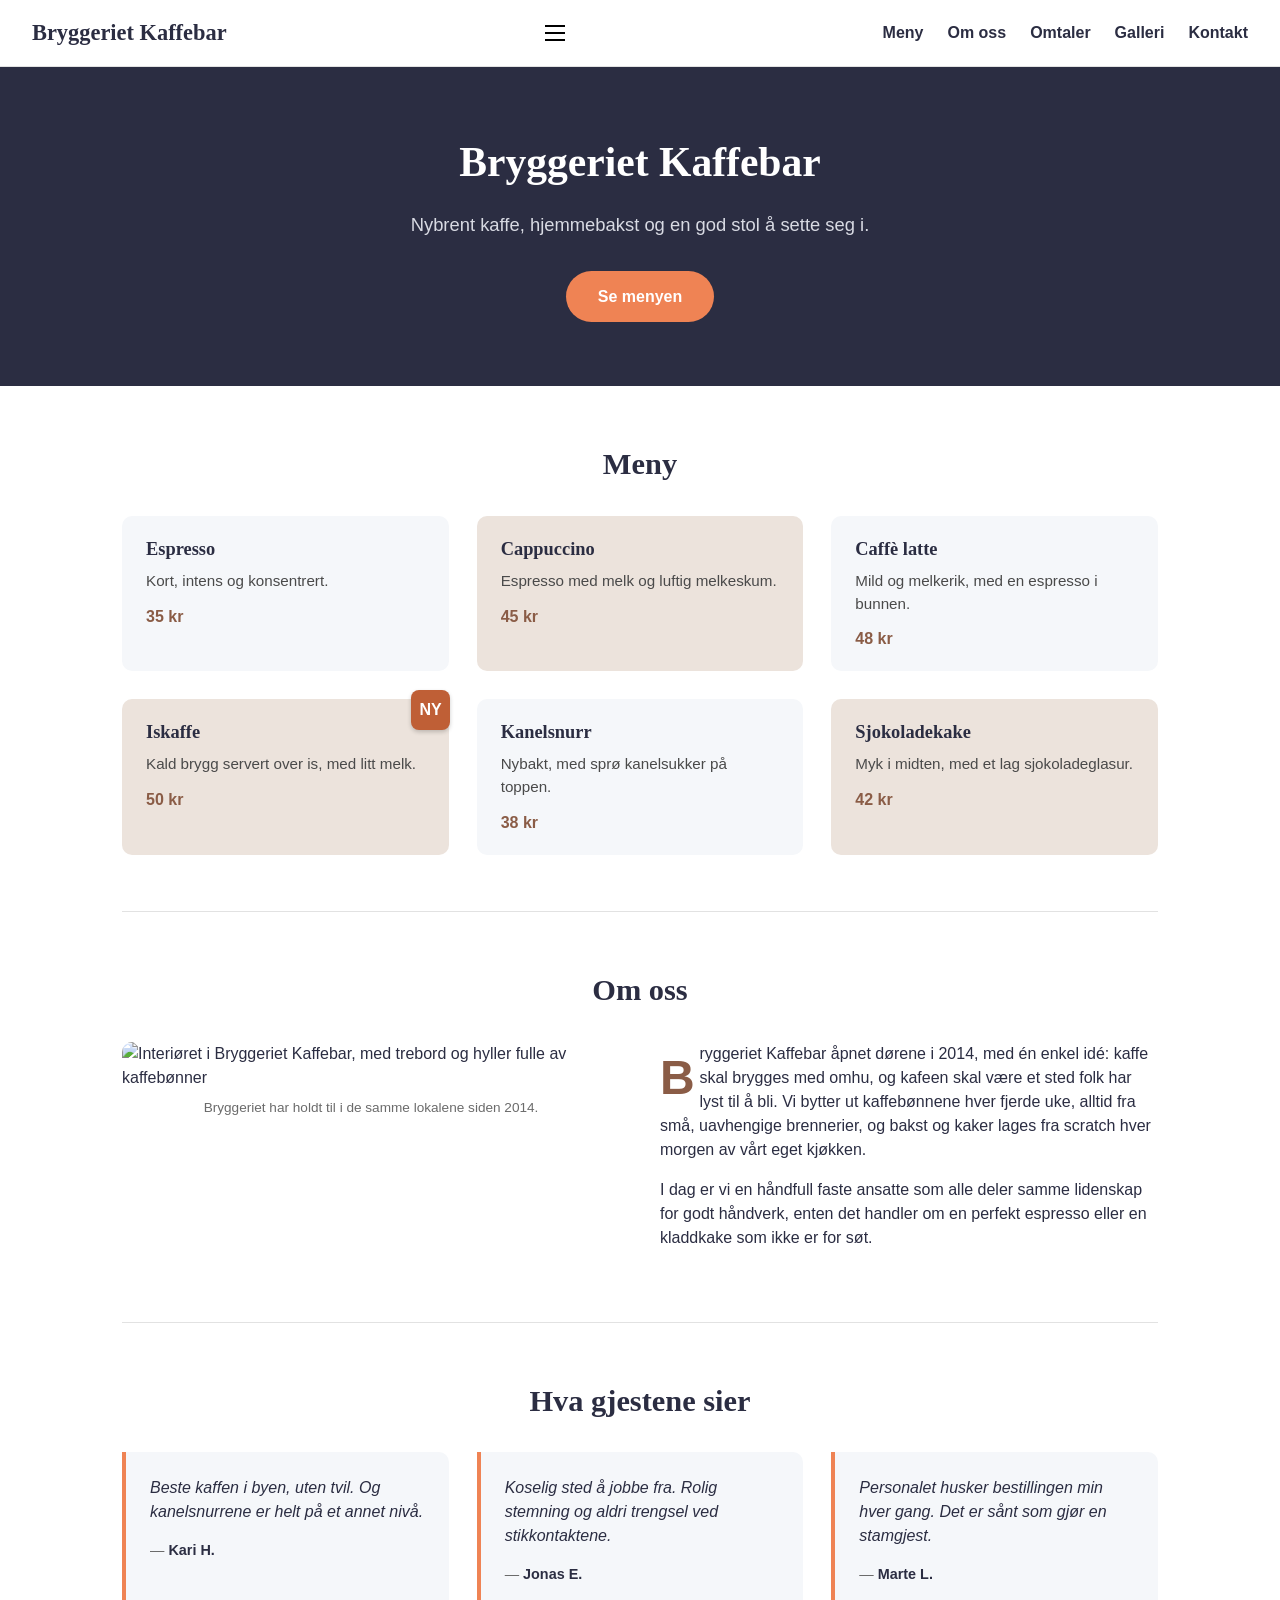
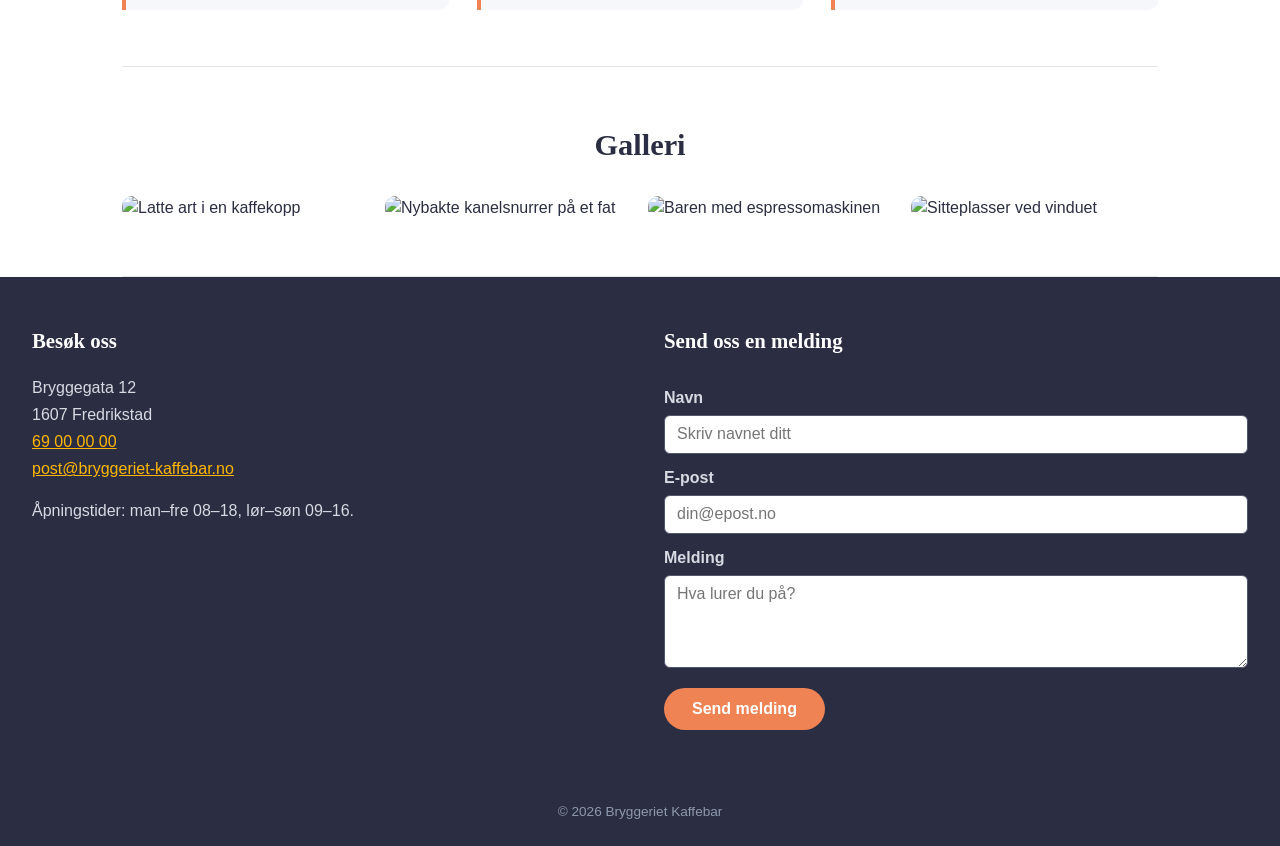
==== Code-along/Uke 42 og 43 - SASS/index.html @ afce52ef "Sass" ====
<!doctype html>
<html lang="no">
	<head>
		<meta charset="UTF-8" />
		<meta name="viewport" content="width=device-width, initial-scale=1.0" />
		<title>Bryggeriet Kaffebar</title>
		<link rel="stylesheet" href="styles.css" />
	</head>
	<body>
		<header class="toppheader">
			<span class="logo">Bryggeriet Kaffebar</span>
			<button class="hamburger">
				<span></span>
				<span></span>
				<span></span>
			</button>
			<nav class="hovednav">
				<ul>
					<li><a href="#meny">Meny</a></li>
					<li><a href="#om-oss">Om oss</a></li>
					<li><a href="#omtaler">Omtaler</a></li>
					<li><a href="#galleri">Galleri</a></li>
					<li><a href="#kontakt">Kontakt</a></li>
				</ul>
			</nav>
		</header>

		<section class="hero">
			<h1>Bryggeriet Kaffebar</h1>
			<p>Nybrent kaffe, hjemmebakst og en god stol å sette seg i.</p>
			<a href="#meny" class="knapp">Se menyen</a>
		</section>
		<main>
			<section id="meny" class="meny-seksjon">
				<h2>Meny</h2>
				<ul class="menyliste">
					<li>
						<h3>Espresso</h3>
						<p>Kort, intens og konsentrert.</p>
						<span class="pris">35 kr</span>
					</li>
					<li>
						<h3>Cappuccino</h3>
						<p>Espresso med melk og luftig melkeskum.</p>
						<span class="pris">45 kr</span>
					</li>
					<li>
						<h3>Caffè latte</h3>
						<p>Mild og melkerik, med en espresso i bunnen.</p>
						<span class="pris">48 kr</span>
					</li>
					<li>
						<h3>Iskaffe</h3>
						<p>Kald brygg servert over is, med litt melk.</p>
						<span class="pris">50 kr</span>
					</li>
					<li>
						<h3>Kanelsnurr</h3>
						<p>Nybakt, med sprø kanelsukker på toppen.</p>
						<span class="pris">38 kr</span>
					</li>
					<li>
						<h3>Sjokoladekake</h3>
						<p>Myk i midten, med et lag sjokoladeglasur.</p>
						<span class="pris">42 kr</span>
					</li>
				</ul>
			</section>

			<section id="om-oss" class="om-oss">
				<h2>Om oss</h2>
				<figure>
					<img
						src="https://picsum.photos/500/500"
						alt="Interiøret i Bryggeriet Kaffebar, med trebord og hyller fulle av kaffebønner" />
					<figcaption>Bryggeriet har holdt til i de samme lokalene siden 2014.</figcaption>
				</figure>
				<p>
					Bryggeriet Kaffebar åpnet dørene i 2014, med én enkel idé: kaffe skal brygges med omhu, og
					kafeen skal være et sted folk har lyst til å bli. Vi bytter ut kaffebønnene hver fjerde
					uke, alltid fra små, uavhengige brennerier, og bakst og kaker lages fra scratch hver
					morgen av vårt eget kjøkken.
				</p>
				<p>
					I dag er vi en håndfull faste ansatte som alle deler samme lidenskap for godt håndverk,
					enten det handler om en perfekt espresso eller en kladdkake som ikke er for søt.
				</p>
			</section>

			<section id="omtaler" class="omtaler-seksjon">
				<h2>Hva gjestene sier</h2>
				<div class="omtaler-rad">
					<blockquote>
						<p>Beste kaffen i byen, uten tvil. Og kanelsnurrene er helt på et annet nivå.</p>
						<footer>&mdash; <cite>Kari H.</cite></footer>
					</blockquote>
					<blockquote>
						<p>Koselig sted å jobbe fra. Rolig stemning og aldri trengsel ved stikkontaktene.</p>
						<footer>&mdash; <cite>Jonas E.</cite></footer>
					</blockquote>
					<blockquote>
						<p>Personalet husker bestillingen min hver gang. Det er sånt som gjør en stamgjest.</p>
						<footer>&mdash; <cite>Marte L.</cite></footer>
					</blockquote>
				</div>
			</section>

			<section id="galleri" class="galleri-seksjon">
				<h2>Galleri</h2>
				<ul class="galleri-liste">
					<li>
						<img src="https://picsum.photos/500/500" alt="Latte art i en kaffekopp" />
					</li>
					<li>
						<img src="https://picsum.photos/500/500" alt="Nybakte kanelsnurrer på et fat" />
					</li>
					<li>
						<img src="https://picsum.photos/500/500" alt="Baren med espressomaskinen" />
					</li>
					<li>
						<img src="https://picsum.photos/500/500" alt="Sitteplasser ved vinduet" />
					</li>
				</ul>
			</section>
		</main>

		<footer id="kontakt" class="sidefot">
			<div class="kontakt-info">
				<h2>Besøk oss</h2>
				<address>
					Bryggegata 12<br />
					1607 Fredrikstad<br />
					<a href="tel:+4769000000">69 00 00 00</a><br />
					<a href="mailto:post@bryggeriet-kaffebar.no">post@bryggeriet-kaffebar.no</a>
				</address>
				<p>Åpningstider: man&ndash;fre 08&ndash;18, lør&ndash;søn 09&ndash;16.</p>
			</div>

			<form class="kontaktskjema">
				<h2>Send oss en melding</h2>
				<label for="navn">Navn</label>
				<input type="text" id="navn" name="navn" required placeholder="Skriv navnet ditt" />

				<label for="epost">E-post</label>
				<input type="email" id="epost" name="epost" required placeholder="din@epost.no" />

				<label for="melding">Melding</label>
				<textarea id="melding" name="melding" rows="4" placeholder="Hva lurer du på?"></textarea>

				<button type="submit">Send melding</button>
			</form>

			<p class="opphavsrett">&copy; 2026 Bryggeriet Kaffebar</p>
		</footer>
		<script src="script.js"></script>
	</body>
</html>
---- Code-along/Uke 42 og 43 - SASS/styles.css ----
@charset "UTF-8";
/* Extention */
.flex-column, .kontaktskjema, .sidefot, .hamburger, .toppheader {
  display: flex;
  flex-direction: column;
}

/* Grunnoppsett */
* {
  box-sizing: border-box;
}

body {
  margin: 0;
  font-family: "Montserrat", Verdana, sans-serif;
  color: #2b2d42;
  line-height: 1.5;
}

h1,
h2,
h3 {
  font-family: Georgia, "Times New Roman", serif;
  margin-top: 0;
}

img {
  max-width: 100%;
  display: block;
}

a {
  color: #1e3a5f;
}

/* Toppheader */
.toppheader {
  align-items: center;
  gap: 0.75rem;
  padding: 1rem;
  background-color: #ffffff;
  border-bottom: 1px solid #e2e2e2;
}

.logo {
  font-size: 1.4rem;
  font-weight: bold;
  font-family: Georgia, "Times New Roman", serif;
}

.hamburger {
  position: relative;
  justify-content: center;
  width: 32px;
  height: 32px;
  border: none;
  background-color: transparent;
  cursor: pointer;
}
.hamburger.meny-aapen span:nth-child(1) {
  transform: rotateZ(45deg) translateY(2.5px);
}
.hamburger.meny-aapen span:nth-child(2) {
  opacity: 0;
}
.hamburger.meny-aapen span:nth-child(3) {
  transform: rotateZ(-45deg) translateY(-2.5px);
}

.hamburger span {
  display: block;
  width: 100%;
  height: 2px;
  background-color: black;
  transition: transform 0.2s ease;
}
.hamburger span:nth-child(1) {
  transform: translateY(-5px);
}
.hamburger span:nth-child(3) {
  transform: translateY(5px);
}

.hovednav ul {
  display: flex;
  flex-wrap: wrap;
  justify-content: center;
  gap: 0.5rem 1rem;
  list-style: none;
  margin: 0;
  padding: 0;
}

.hovednav a {
  text-decoration: none;
  color: #2b2d42;
  font-weight: 600;
}

/* Hero */
.hero {
  background-color: #2b2d42;
  color: #ffffff;
  text-align: center;
  padding: 3rem 1rem;
}

.hero h1 {
  font-size: 2rem;
  margin-bottom: 0.5rem;
}

.hero p {
  font-size: 1.15rem;
  color: #d8dae3;
  margin-bottom: 2rem;
}

.knapp {
  display: inline-block;
  background-color: #ef8354;
  color: #ffffff;
  text-decoration: none;
  font-weight: bold;
  padding: 0.85rem 2rem;
  border-radius: 999px;
  transition: background-color 100ms ease-in-out, transform 500ms ease;
}

/* Innhold */
main {
  max-width: 1100px;
  margin: 0 auto;
  padding: 0 1rem;
}

main section {
  padding: 2.5rem 0;
  border-bottom: 1px solid #e2e2e2;
}

main h2 {
  font-size: 1.6rem;
  margin-bottom: 1.5rem;
  text-align: center;
}

/* Meny */
.menyliste {
  list-style: none;
  margin: 0;
  padding: 0;
  display: grid;
  grid-template-columns: 1fr;
  gap: 1.25rem;
}

.menyliste li {
  background-color: #f5f7fa;
  border-radius: 10px;
  padding: 1.25rem 1.5rem;
  position: relative;
}

.menyliste h3 {
  font-size: 1.15rem;
  margin-bottom: 0.4rem;
}

.menyliste p {
  margin: 0 0 0.75rem 0;
  color: #4a4a4a;
  font-size: 0.95rem;
}

.menyliste .pris {
  font-weight: bold;
  color: #8a5c46;
}

/* Om oss */
.om-oss {
  display: grid;
  grid-template-columns: 1fr;
  column-gap: 2.5rem;
  align-items: start;
}

.om-oss h2 {
  grid-column: 1/-1;
}

.om-oss figure {
  margin: 0 0 1.5rem 0;
}

.om-oss figure img {
  border-radius: 10px;
}

.om-oss figcaption {
  font-size: 0.85rem;
  color: #6b6b6b;
  margin-top: 0.5rem;
  text-align: center;
}

.om-oss > p {
  margin: 0 0 1rem 0;
}

/* Omtaler */
.omtaler-rad {
  display: grid;
  grid-template-columns: 1fr;
  gap: 1.25rem;
}

.omtaler-rad blockquote {
  margin: 0;
  background-color: #f5f7fa;
  border-left: 4px solid #ef8354;
  border-radius: 0 10px 10px 0;
  padding: 1.5rem;
}

.omtaler-rad blockquote p {
  margin: 0 0 1rem 0;
  font-style: italic;
}

.omtaler-rad blockquote footer {
  font-size: 0.9rem;
  color: #6b6b6b;
}

.omtaler-rad blockquote cite {
  font-style: normal;
  font-weight: 600;
  color: #2b2d42;
}

/* Galleri */
.galleri-liste {
  list-style: none;
  margin: 0;
  padding: 0;
  display: grid;
  grid-template-columns: repeat(2, 1fr);
  gap: 1rem;
}

.galleri-liste img {
  border-radius: 10px;
}

/* Sidefot */
.sidefot {
  background-color: #2b2d42;
  color: #d8dae3;
  padding: 2.5rem 1rem 1.5rem;
  gap: 2.5rem;
}

.sidefot h2 {
  color: #ffffff;
  font-size: 1.3rem;
}

.sidefot a {
  color: #ffb703;
}

address {
  font-style: normal;
  line-height: 1.7;
}

.kontaktskjema label {
  margin-top: 0.75rem;
  margin-bottom: 0.3rem;
  font-weight: 600;
}

.kontaktskjema input,
.kontaktskjema textarea {
  padding: 0.6rem 0.75rem;
  border-radius: 6px;
  border: 1px solid #52566e;
  font-family: inherit;
  font-size: 1rem;
}

.kontaktskjema button {
  margin-top: 1.25rem;
  align-self: flex-start;
  background-color: #ef8354;
  color: #ffffff;
  border: none;
  padding: 0.75rem 1.75rem;
  border-radius: 999px;
  font-weight: bold;
  font-size: 1rem;
  cursor: pointer;
}

.opphavsrett {
  text-align: center;
  font-size: 0.85rem;
  color: #8d99ae;
  margin: 0;
}

/* Nettbrett og oppover */
@media (min-width: 700px) {
  .toppheader {
    flex-direction: row;
    justify-content: space-between;
    padding: 1rem 2rem;
  }
  .hovednav ul {
    gap: 1.5rem;
  }
  .hero {
    padding: 4rem 2rem;
  }
  .hero h1 {
    font-size: 2.6rem;
  }
  main {
    padding: 0 2rem;
  }
  main section {
    padding: 3.5rem 0;
  }
  main h2 {
    font-size: 1.9rem;
    margin-bottom: 1.75rem;
  }
  .menyliste {
    grid-template-columns: repeat(2, 1fr);
    gap: 1.75rem;
  }
  /* Bildet til venstre, de to avsnittene stablet til høyre */
  .om-oss {
    grid-template-columns: 1fr 1fr;
  }
  .om-oss figure {
    grid-row: span 2;
    margin: 0;
  }
  .galleri-liste {
    grid-template-columns: repeat(4, 1fr);
  }
  .sidefot {
    flex-direction: row;
    flex-wrap: wrap;
    justify-content: center;
    gap: 3rem;
    padding: 3rem 2rem 1.5rem;
  }
  .kontakt-info,
  .kontaktskjema {
    flex: 1 1 0;
  }
  .opphavsrett {
    flex-basis: 100%;
    margin-top: 1.5rem;
  }
}
/* Desktop */
@media (min-width: 1000px) {
  .menyliste {
    grid-template-columns: repeat(3, 1fr);
  }
  .omtaler-rad {
    grid-template-columns: repeat(3, 1fr);
    gap: 1.75rem;
  }
}
.hovednav a {
  position: relative;
}

.hovednav a::after {
  content: "";
  position: absolute;
  bottom: 0;
  left: 0;
  height: 2px;
  width: 0;
  background-color: #ef8354;
  transition-property: width, transform;
  transition-delay: 0;
  transition-duration: 200ms;
  transition-timing-function: cubic-bezier(0.68, -0.55, 0.27, 1.55);
}

.hovednav a:hover::after {
  width: 100%;
}

.hero .knapp:hover {
  background-color: #bf5f36;
  transform: scale(1.1);
}

.hero .knapp:active {
  background-color: #904525;
  transform: scale(0.9);
}

.menyliste li:nth-child(even) {
  background-color: #ece3dc;
}

.menyliste li:nth-child(4)::after {
  content: "NY";
  position: absolute;
  top: -0.6rem;
  right: -0.06rem;
  background-color: #bf5f36;
  color: white;
  font: 0.7rem;
  font-weight: bold;
  padding: 0.5rem;
  border-radius: 8px;
  box-shadow: 0 2px 4px rgba(0, 0, 0, 0.2);
}

.om-oss p:first-of-type::first-letter {
  font-family: "Comic Sans MS", sans-serif;
  font-size: 3rem;
  font-weight: bold;
  color: #8a5c46;
  float: left;
  padding-right: 0.3rem;
}/*# sourceMappingURL=styles.css.map */
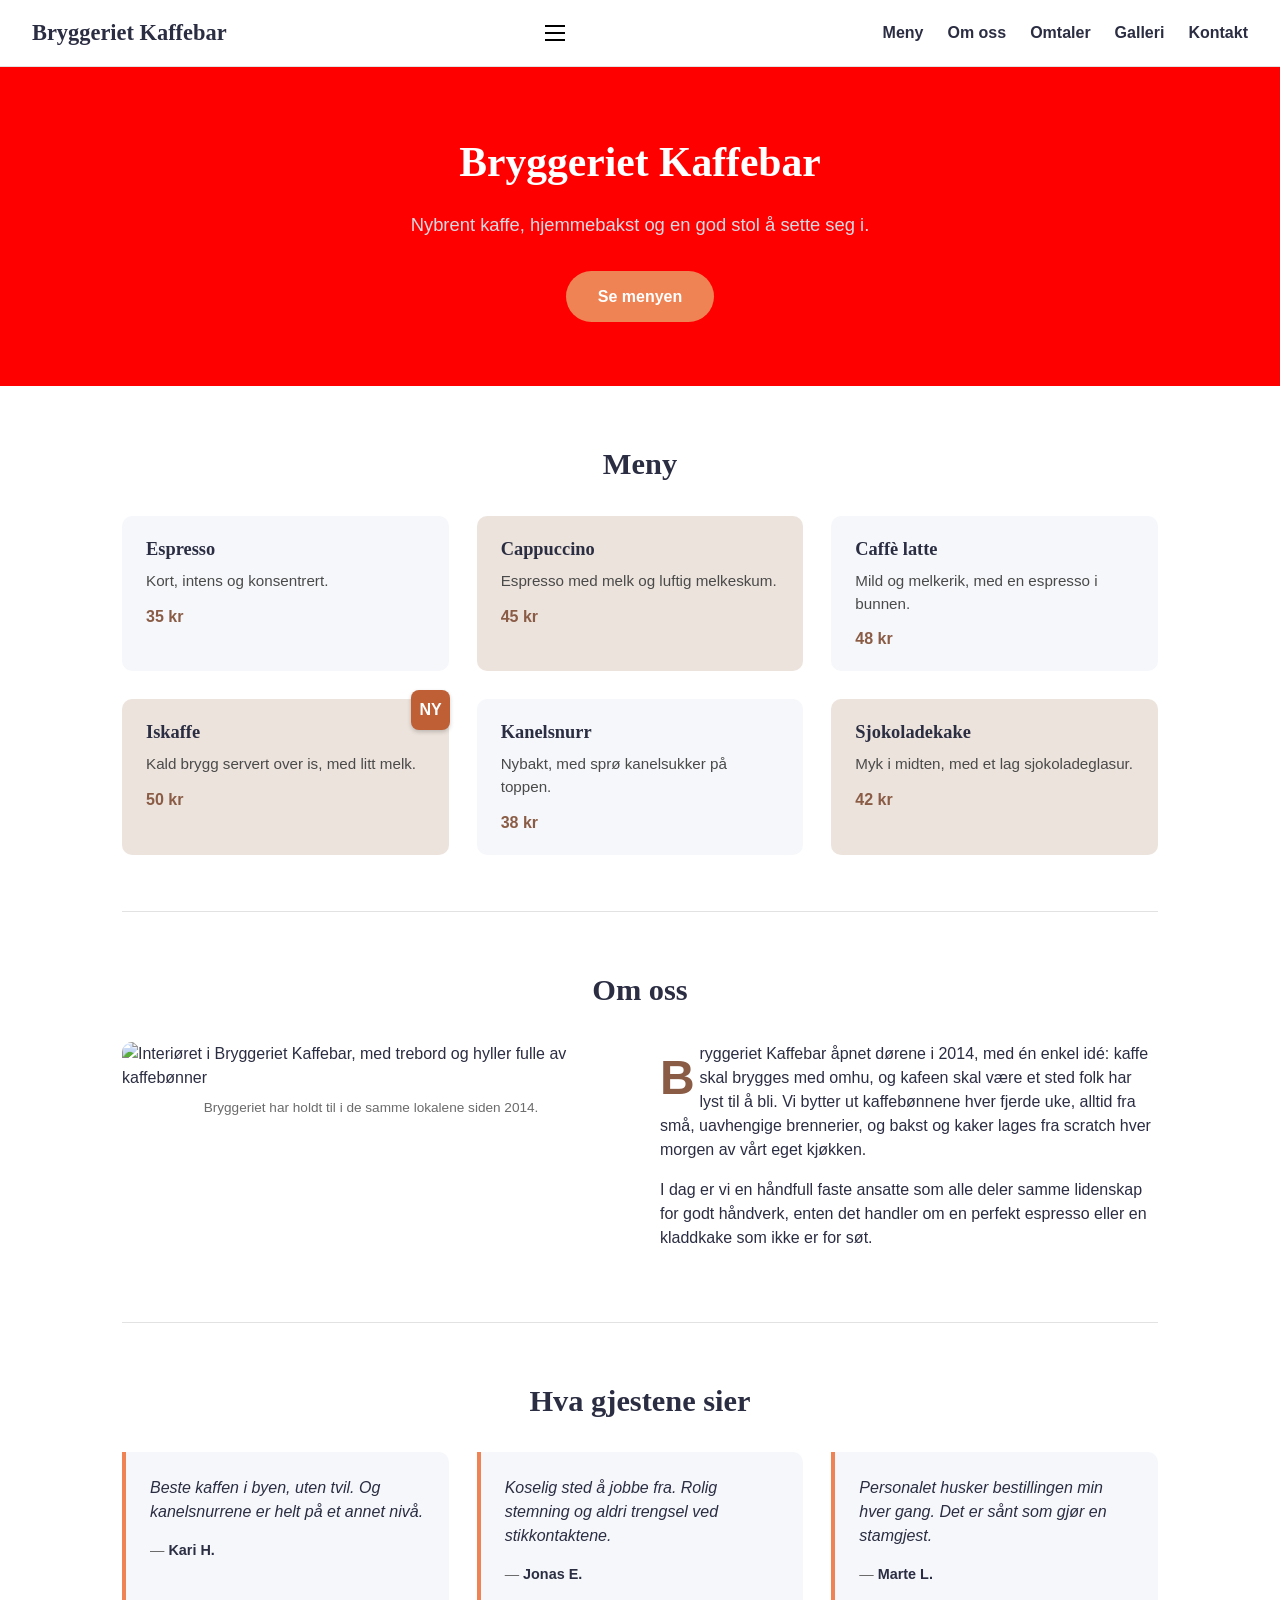
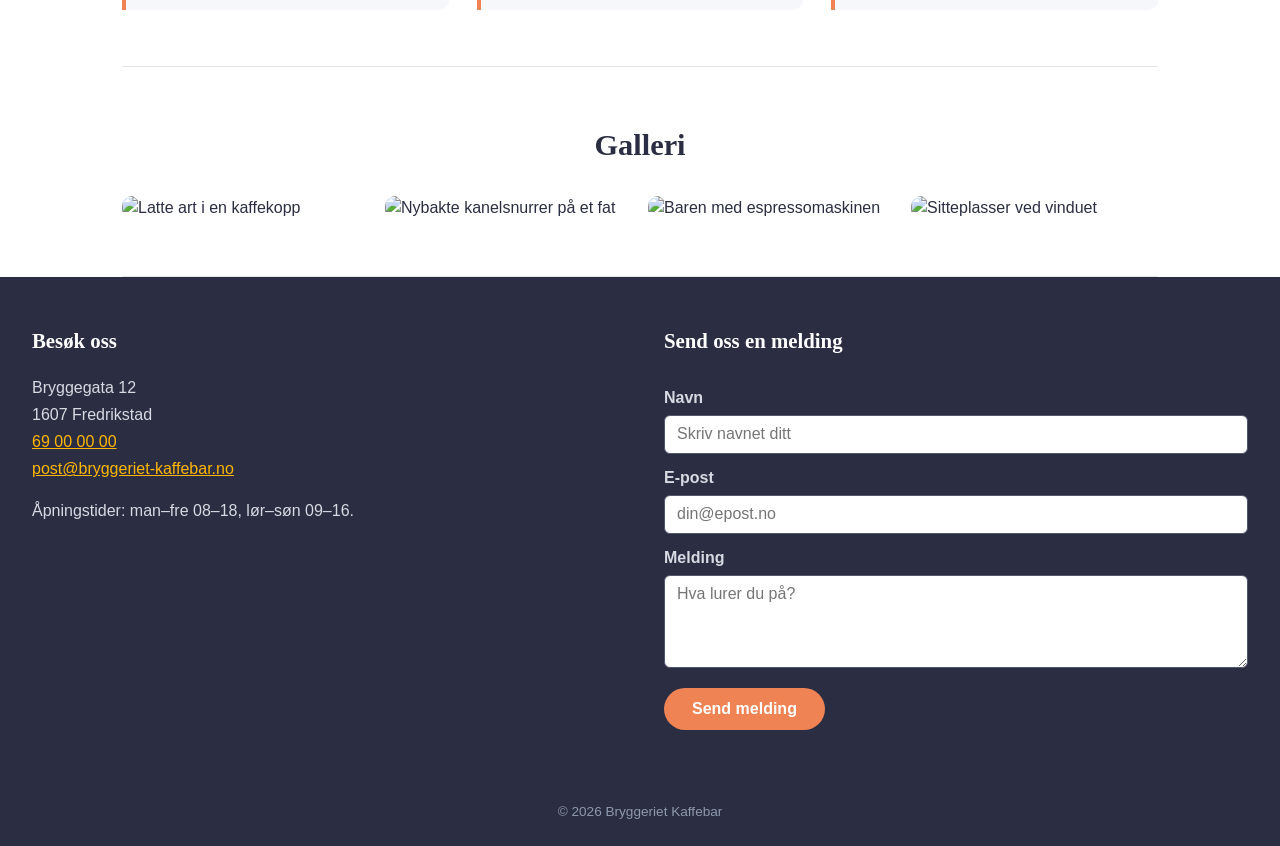
==== commit 0c431df6: "SASS" ====
--- a/Code-along/Uke 42 og 43 - SASS/index.html
+++ b/Code-along/Uke 42 og 43 - SASS/index.html
@@ -4,7 +4,7 @@
 		<meta charset="UTF-8" />
 		<meta name="viewport" content="width=device-width, initial-scale=1.0" />
 		<title>Bryggeriet Kaffebar</title>
-		<link rel="stylesheet" href="styles.css" />
+		<link rel="stylesheet" href="css/styles.css" />
 	</head>
 	<body>
 		<header class="toppheader">
--- a/Code-along/Uke 42 og 43 - SASS/css/styles.css
+++ b/Code-along/Uke 42 og 43 - SASS/css/styles.css
@@ -0,0 +1,440 @@
+@charset "UTF-8";
+/* Extension */
+.flex-column, .kontaktskjema, .sidefot, .hamburger {
+  display: flex;
+  flex-direction: column;
+}
+
+/* Grunnoppsett */
+* {
+  box-sizing: border-box;
+}
+
+body {
+  margin: 0;
+  font-family: "Montserrat", Verdana, sans-serif;
+  color: #2b2d42;
+  line-height: 1.5;
+}
+
+h1,
+h2,
+h3 {
+  font-family: Georgia, "Times New Roman", serif;
+  margin-top: 0;
+}
+
+img {
+  max-width: 100%;
+  display: block;
+}
+
+a {
+  color: #1e3a5f;
+}
+
+/* Toppheader */
+.toppheader {
+  display: flex;
+  flex-direction: column;
+  align-items: center;
+  gap: 0.75rem;
+  padding: 1rem;
+  background-color: #ffffff;
+  border-bottom: 1px solid #e2e2e2;
+}
+
+.logo {
+  font-size: 1.4rem;
+  font-weight: bold;
+  font-family: Georgia, "Times New Roman", serif;
+}
+
+.hamburger {
+  position: relative;
+  justify-content: center;
+  width: 32px;
+  height: 32px;
+  border: none;
+  background-color: transparent;
+  cursor: pointer;
+}
+.hamburger.meny-aapen span:nth-child(1) {
+  transform: rotateZ(45deg) translateY(2.5px);
+}
+.hamburger.meny-aapen span:nth-child(2) {
+  opacity: 0;
+}
+.hamburger.meny-aapen span:nth-child(3) {
+  transform: rotateZ(-45deg) translateY(-2.5px);
+}
+
+.hamburger span {
+  display: block;
+  width: 100%;
+  height: 2px;
+  background-color: black;
+  transition: transform 0.2s ease;
+}
+.hamburger span:nth-child(1) {
+  transform: translateY(-5px);
+}
+.hamburger span:nth-child(3) {
+  transform: translateY(5px);
+}
+
+.hovednav ul {
+  display: flex;
+  flex-wrap: wrap;
+  justify-content: center;
+  gap: 0.5rem 1rem;
+  list-style: none;
+  margin: 0;
+  padding: 0;
+}
+
+.hovednav a {
+  text-decoration: none;
+  color: #2b2d42;
+  font-weight: 600;
+}
+
+/* Hero */
+.hero {
+  background-color: red;
+  color: white;
+  text-align: center;
+  padding: 3rem 1rem;
+}
+
+.hero h1 {
+  font-size: 2rem;
+  margin-bottom: 0.5rem;
+}
+
+.hero p {
+  font-size: 1.15rem;
+  color: #d8dae3;
+  margin-bottom: 2rem;
+}
+
+.knapp {
+  display: inline-block;
+  background-color: #ef8354;
+  color: #ffffff;
+  text-decoration: none;
+  font-weight: bold;
+  padding: 0.85rem 2rem;
+  border-radius: 999px;
+  transition: background-color 100ms ease-in-out, transform 500ms ease;
+}
+
+/* Innhold */
+main {
+  max-width: 1100px;
+  margin: 0 auto;
+  padding: 0 1rem;
+}
+
+main section {
+  padding: 2.5rem 0;
+  border-bottom: 1px solid #e2e2e2;
+}
+
+main h2 {
+  font-size: 1.6rem;
+  margin-bottom: 1.5rem;
+  text-align: center;
+}
+
+/* Meny */
+.menyliste {
+  list-style: none;
+  margin: 0;
+  padding: 0;
+  display: grid;
+  grid-template-columns: 1fr;
+  gap: 1.25rem;
+}
+
+.menyliste li {
+  background-color: #f5f7fa;
+  border-radius: 10px;
+  padding: 1.25rem 1.5rem;
+  position: relative;
+}
+
+.menyliste h3 {
+  font-size: 1.15rem;
+  margin-bottom: 0.4rem;
+}
+
+.menyliste p {
+  margin: 0 0 0.75rem 0;
+  color: #4a4a4a;
+  font-size: 0.95rem;
+}
+
+.menyliste .pris {
+  font-weight: bold;
+  color: #8a5c46;
+}
+
+/* Om oss */
+.om-oss {
+  display: grid;
+  grid-template-columns: 1fr;
+  column-gap: 2.5rem;
+  align-items: start;
+}
+
+.om-oss h2 {
+  grid-column: 1/-1;
+}
+
+.om-oss figure {
+  margin: 0 0 1.5rem 0;
+}
+
+.om-oss figure img {
+  border-radius: 10px;
+}
+
+.om-oss figcaption {
+  font-size: 0.85rem;
+  color: #6b6b6b;
+  margin-top: 0.5rem;
+  text-align: center;
+}
+
+.om-oss > p {
+  margin: 0 0 1rem 0;
+}
+
+/* Omtaler */
+.omtaler-rad {
+  display: grid;
+  grid-template-columns: 1fr;
+  gap: 1.25rem;
+}
+
+.omtaler-rad blockquote {
+  margin: 0;
+  background-color: #f5f7fa;
+  border-left: 4px solid #ef8354;
+  border-radius: 0 10px 10px 0;
+  padding: 1.5rem;
+}
+
+.omtaler-rad blockquote p {
+  margin: 0 0 1rem 0;
+  font-style: italic;
+}
+
+.omtaler-rad blockquote footer {
+  font-size: 0.9rem;
+  color: #6b6b6b;
+}
+
+.omtaler-rad blockquote cite {
+  font-style: normal;
+  font-weight: 600;
+  color: #2b2d42;
+}
+
+/* Galleri */
+.galleri-liste {
+  list-style: none;
+  margin: 0;
+  padding: 0;
+  display: grid;
+  grid-template-columns: repeat(2, 1fr);
+  gap: 1rem;
+}
+
+.galleri-liste img {
+  border-radius: 10px;
+}
+
+/* Sidefot */
+.sidefot {
+  background-color: #2b2d42;
+  color: #d8dae3;
+  padding: 2.5rem 1rem 1.5rem;
+  gap: 2.5rem;
+}
+
+.sidefot h2 {
+  color: #ffffff;
+  font-size: 1.3rem;
+}
+
+.sidefot a {
+  color: #ffb703;
+}
+
+address {
+  font-style: normal;
+  line-height: 1.7;
+}
+
+.kontaktskjema label {
+  margin-top: 0.75rem;
+  margin-bottom: 0.3rem;
+  font-weight: 600;
+}
+
+.kontaktskjema input,
+.kontaktskjema textarea {
+  padding: 0.6rem 0.75rem;
+  border-radius: 6px;
+  border: 1px solid #52566e;
+  font-family: inherit;
+  font-size: 1rem;
+}
+
+.kontaktskjema button {
+  margin-top: 1.25rem;
+  align-self: flex-start;
+  background-color: #ef8354;
+  color: #ffffff;
+  border: none;
+  padding: 0.75rem 1.75rem;
+  border-radius: 999px;
+  font-weight: bold;
+  font-size: 1rem;
+  cursor: pointer;
+}
+
+.opphavsrett {
+  text-align: center;
+  font-size: 0.85rem;
+  color: #8d99ae;
+  margin: 0;
+}
+
+/* Nettbrett og oppover */
+@media (min-width: 700px) {
+  .toppheader {
+    flex-direction: row;
+    justify-content: space-between;
+    padding: 1rem 2rem;
+  }
+  .hovednav ul {
+    gap: 1.5rem;
+  }
+  .hero {
+    padding: 4rem 2rem;
+  }
+  .hero h1 {
+    font-size: 2.6rem;
+  }
+  main {
+    padding: 0 2rem;
+  }
+  main section {
+    padding: 3.5rem 0;
+  }
+  main h2 {
+    font-size: 1.9rem;
+    margin-bottom: 1.75rem;
+  }
+  .menyliste {
+    grid-template-columns: repeat(2, 1fr);
+    gap: 1.75rem;
+  }
+  /* Bildet til venstre, de to avsnittene stablet til høyre */
+  .om-oss {
+    grid-template-columns: 1fr 1fr;
+  }
+  .om-oss figure {
+    grid-row: span 2;
+    margin: 0;
+  }
+  .galleri-liste {
+    grid-template-columns: repeat(4, 1fr);
+  }
+  .sidefot {
+    flex-direction: row;
+    flex-wrap: wrap;
+    justify-content: center;
+    gap: 3rem;
+    padding: 3rem 2rem 1.5rem;
+  }
+  .kontakt-info,
+  .kontaktskjema {
+    flex: 1 1 0;
+  }
+  .opphavsrett {
+    flex-basis: 100%;
+    margin-top: 1.5rem;
+  }
+}
+/* Desktop */
+@media (min-width: 1000px) {
+  .menyliste {
+    grid-template-columns: repeat(3, 1fr);
+  }
+  .omtaler-rad {
+    grid-template-columns: repeat(3, 1fr);
+    gap: 1.75rem;
+  }
+}
+.hovednav a {
+  position: relative;
+}
+
+.hovednav a::after {
+  content: "";
+  position: absolute;
+  bottom: 0;
+  left: 0;
+  height: 2px;
+  width: 0;
+  background-color: #ef8354;
+  transition-property: width, transform;
+  transition-delay: 0;
+  transition-duration: 200ms;
+  transition-timing-function: cubic-bezier(0.68, -0.55, 0.27, 1.55);
+}
+
+.hovednav a:hover::after {
+  width: 100%;
+}
+
+.hero .knapp:hover {
+  background-color: #bf5f36;
+  transform: scale(1.1);
+}
+
+.hero .knapp:active {
+  background-color: #904525;
+  transform: scale(0.9);
+}
+
+.menyliste li:nth-child(even) {
+  background-color: #ece3dc;
+}
+
+.menyliste li:nth-child(4)::after {
+  content: "NY";
+  position: absolute;
+  top: -0.6rem;
+  right: -0.06rem;
+  background-color: #bf5f36;
+  color: white;
+  font: 0.7rem;
+  font-weight: bold;
+  padding: 0.5rem;
+  border-radius: 8px;
+  box-shadow: 0 2px 4px rgba(0, 0, 0, 0.2);
+}
+
+.om-oss p:first-of-type::first-letter {
+  font-family: "Comic Sans MS", sans-serif;
+  font-size: 3rem;
+  font-weight: bold;
+  color: #8a5c46;
+  float: left;
+  padding-right: 0.3rem;
+}/*# sourceMappingURL=styles.css.map */
